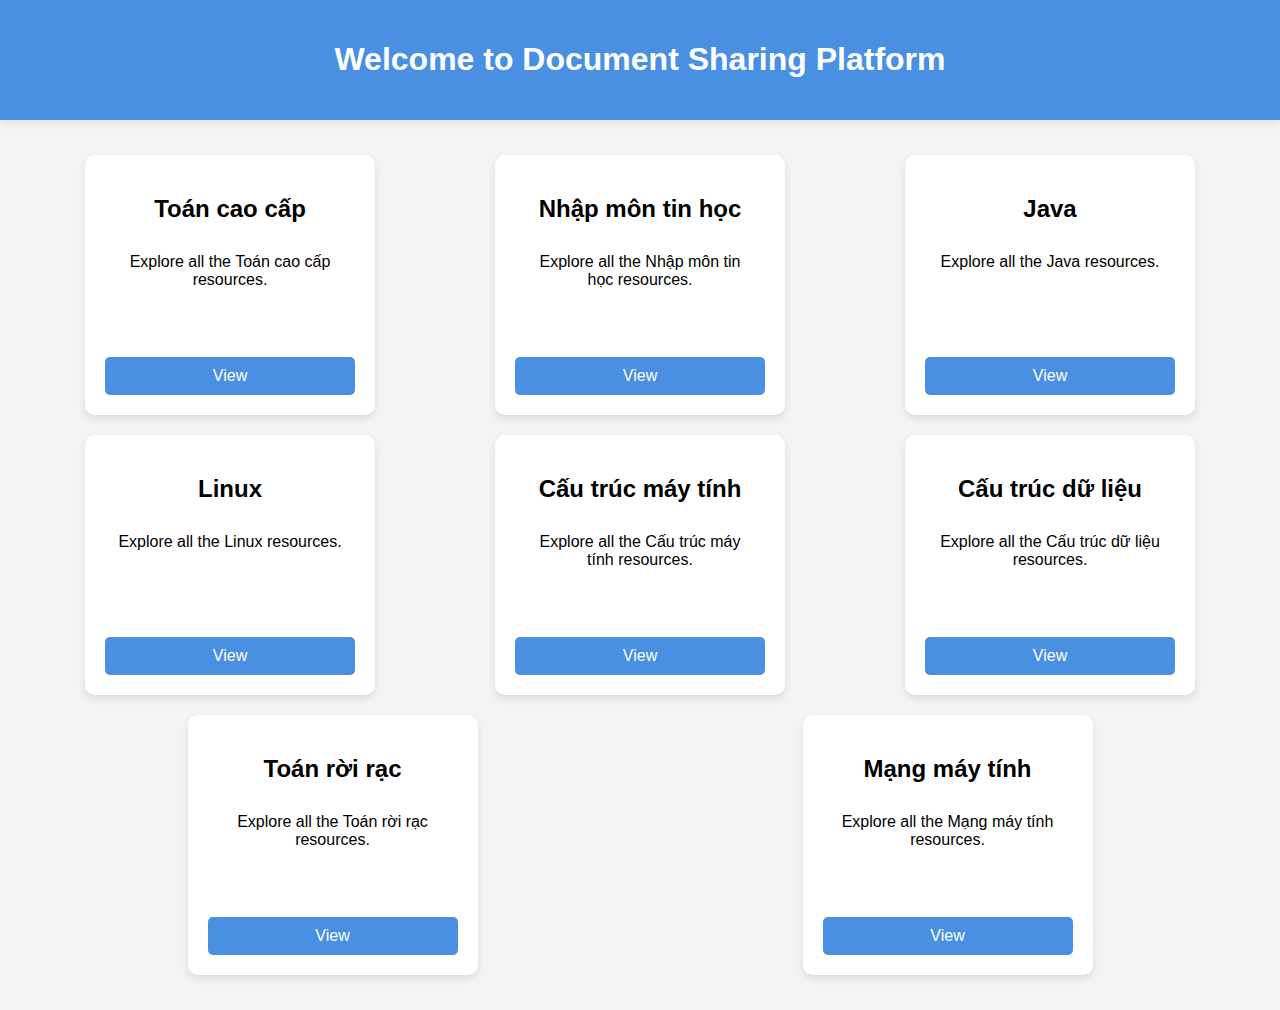
==== lab3/index.html @ c5b5673b "change" ====
<!DOCTYPE html>
<html lang="en">

<head>
    <meta charset="UTF-8">
    <meta name="viewport" content="width=device-width, initial-scale=1.0">
    <title>Document Sharing Platform</title>
    <link rel="stylesheet" href="style.css">
</head>

<body>
    <header>
        <h1>Welcome to Document Sharing Platform</h1>
      </header>
  
      <!-- Subject Selection Section -->
      <div class="subject-selection" id="subject-selection">
        <div class="subject-card">
          <h2>Toán cao cấp</h2>
          <p>Explore all the Toán cao cấp resources.</p>
          <a href="#" onclick="showDocumentPage('Toán cao cấp')">View</a>
        </div>
        <div class="subject-card">
          <h2>Nhập môn tin học</h2>
          <p>Explore all the Nhập môn tin học resources.</p>
          <a href="#" onclick="showDocumentPage('Nhập môn tin học')">View</a>
        </div>
        <div class="subject-card">
          <h2>Java</h2>
          <p>Explore all the Java resources.</p>
          <a href="#" onclick="showDocumentPage('Java')">View</a>
        </div>
        <div class="subject-card">
          <h2>Linux</h2>
          <p>Explore all the Linux resources.</p>
          <a href="#" onclick="showDocumentPage('Linux')">View</a>
        </div>
        <div class="subject-card">
          <h2>Cấu trúc máy tính</h2>
          <p>Explore all the Cấu trúc máy tính resources.</p>
          <a href="#" onclick="showDocumentPage('Cấu trúc máy tính')">View</a>
        </div>
        <div class="subject-card">
          <h2>Cấu trúc dữ liệu</h2>
          <p>Explore all the Cấu trúc dữ liệu resources.</p>
          <a href="#" onclick="showDocumentPage('Cấu trúc dữ liệu')">View</a>
        </div>
        <div class="subject-card">
          <h2>Toán rời rạc</h2>
          <p>Explore all the Toán rời rạc resources.</p>
          <a href="#" onclick="showDocumentPage('Toán rời rạc')">View</a>
        </div>
        <div class="subject-card">
          <h2>Mạng máy tính</h2>
          <p>Explore all the Mạng máy tính resources.</p>
          <a href="#" onclick="showDocumentPage('Mạng máy tính')">View</a>
        </div>
      </div>
  
      <!-- Document Page Section -->
      <div class="document-container" id="document-container">
        <div class="sidebar" id="sidebar">
          <h2 id="sidebar-title">Contents</h2>
          <details id="curriculum-section">
            <summary>Curriculum</summary>
            <ul class="chapter-list">
              <li>
                <a href="#" onclick="loadChapterPDF('pdfs/math_curriculum_chapter1.pdf', 'Chapter 1')">1. Chapter 1</a>
              </li>
              <li>
                <a href="#" onclick="loadChapterPDF('pdfs/math_curriculum_chapter2.pdf', 'Chapter 2')">2. Chapter 2</a>
              </li>
              <li>
                <a href="#" onclick="loadChapterPDF('pdfs/math_curriculum_chapter3.pdf', 'Chapter 3')">3. Chapter 3</a>
              </li>
            </ul>
          </details>
          <details id="exercise-section">
            <summary>Exercises</summary>
            <ul class="chapter-list">
              <li>
                <a href="#" onclick="loadChapterPDF('pdfs/math_exercise_chapter1.pdf', 'Exercise 1')">1. Exercise 1</a>
              </li>
              <li>
                <a href="#" onclick="loadChapterPDF('pdfs/math_exercise_chapter2.pdf', 'Exercise 2')">2. Exercise 2</a>
              </li>
              <li>
                <a href="#" onclick="loadChapterPDF('pdfs/math_exercise_chapter3.pdf', 'Exercise 3')">3. Exercise 3</a>
              </li>
            </ul>
          </details>
          <a href="#" class="references-link" style="text-decoration: none; color: #000000;" onclick="showReferences()">References</a>
          <div class="back-button-container">
            <a href="#" class="back-button" onclick="goBack()">Back to Subjects</a>
        </div>
        </div>
        <div class="content" id="content">
          <h1 id="content-title" style="font-size: 25px">Select a Document</h1>
          <p id="content-text" style="margin-top: -15px; font-size: 25px;">Choose a category to see the content here.</p>
  
          <!-- PDF Viewer Section -->
          <iframe id="pdf-viewer" src="" width="100%" height="600px"></iframe>
        </div>
      </div>
    <script src="script.js"></script>
</body>

</html>
---- lab3/style.css ----
body {
    font-family: "Arial", sans-serif;
    margin: 0;
    padding: 0;
    background-color: #f4f4f4;
  }

  header {
    background-color: #4a90e2;
    color: white;
    padding: 20px;
    text-align: center;
    box-shadow: 0 2px 10px rgba(0, 0, 0, 0.1);
  }

  /* Subject Selection Section */
  .subject-selection {
    display: flex;
    justify-content: space-around;
    padding: 25px;
    flex-wrap: wrap;
  }

  .subject-card {
    background-color: white;
    border-radius: 10px;
    box-shadow: 0 4px 8px rgba(0, 0, 0, 0.1);
    padding: 20px;
    text-align: center;
    width: 250px;
    margin: 10px;
    transition: transform 0.3s;
    height: 220px;
    display: flex;
    flex-direction: column;
    justify-content: space-between;
  }

  .subject-card:hover {
    transform: scale(1.05);
  }

  .subject-card a {
    text-decoration: none;
    color: white;
    background-color: #4a90e2;
    padding: 10px 20px;
    border-radius: 5px;
    display: inline-block;
    margin-top: auto;
  }

  .subject-card a:hover {
    background-color: #3177b8;
  }

  .subject-card p {
    margin: 10px;
    flex-grow: 1;
  }

  /* Document Page Section */
  .document-container {
    display: none;
    padding: 20px;
  }

  .sidebar {
    width: 20%;
    background-color: #f0f0f0;
    padding: 20px;
    border-radius: 10px;
    box-shadow: 0 4px 8px rgba(0, 0, 0, 0.1);
    margin-right: 15px;
    border: 2px solid #ccc;
    display: flex;
    flex-direction: column;
    height: 100%;
  }

  summary {
    cursor: pointer;
  }

  details summary {
    border: 2px solid #ccc;
    padding: 10px;
    border-radius: 5px;
    margin-bottom: 10px;
    background-color: #e0e0e0;
  }

  details summary:hover {
    background-color: #d0d0d0;
  }

  .references-link {
    display: block;
    padding: 10px;
    background-color: #e0e0e0;
    border: 2px solid #ccc;
    border-radius: 5px;
    text-align: left;
    text-decoration: none;
    color: #000;
  }

  .references-link:hover {
    background-color: #d0d0d0;
  }

  .sidebar h2 {
    font-size: 25px;
    margin: 7px;
    margin-left: 0px;
    color: #000000;
    text-align: left;
  }

  .chapter-list {
    padding-left: 0;
    list-style-type: none;
  }

  .chapter-list li {
    margin: 5px 0;
  }

  .chapter-list a {
      text-decoration: none;
      color: #000000;
      font-size: 16px;
      padding: 10px;
      display: block;
      border: 2px solid #ccc;
      border-radius: 5px;
      margin: 5px 0;
  }

  .chapter-list a:hover {
      background-color: #d0d0d0;
  }

  .content {
    width: 75%;
    padding: 10px 20px;
    background-color: white;
    border-radius: 10px;
    box-shadow: 0 4px 8px rgba(0, 0, 0, 0.1);
    border: 2px solid #ccc;
    max-height: 600px;
    overflow-y: auto;
  }

  #pdf-viewer {
    width: 100%;
    height: 600px;
    border: 1px solid #ccc;
    margin-top: -20px;
    display: none;
  }

  .back-button-container {
    margin-top: auto;
    text-align: center;
  }

  .back-button {
    display: block;
    margin-top: 20px;
    background-color: #d9534f;
    color: white;
    text-align: center;
    padding: 10px;
    text-decoration: none;
    border-radius: 5px;
  }

  .back-button:hover {
    background-color: #c9302c;
  }
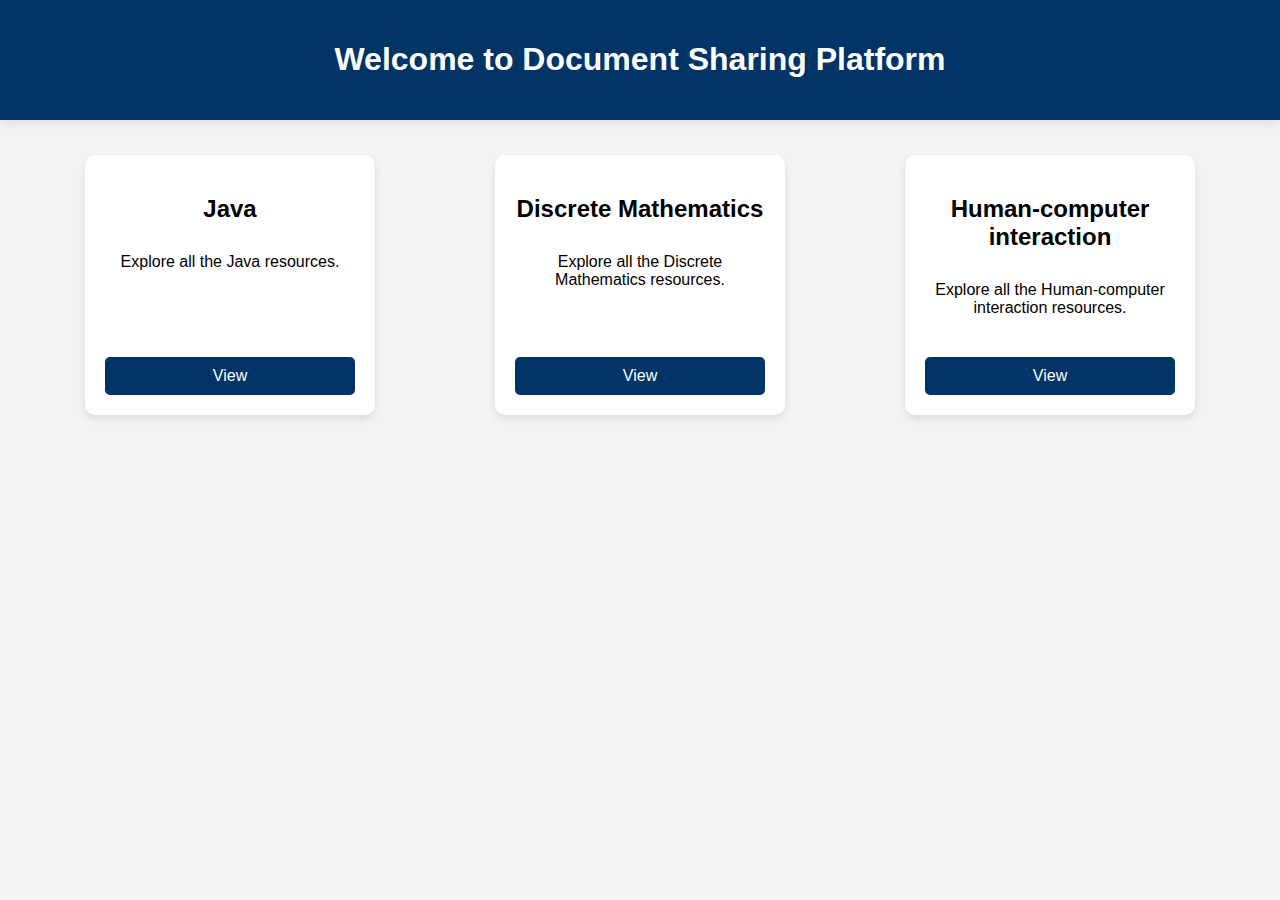
==== commit be9b61c5: "Add file" ====
--- a/lab3/index.html
+++ b/lab3/index.html
@@ -9,99 +9,62 @@
 </head>
 
 <body>
-    <header>
-        <h1>Welcome to Document Sharing Platform</h1>
-      </header>
-  
-      <!-- Subject Selection Section -->
-      <div class="subject-selection" id="subject-selection">
-        <div class="subject-card">
-          <h2>Toán cao cấp</h2>
-          <p>Explore all the Toán cao cấp resources.</p>
-          <a href="#" onclick="showDocumentPage('Toán cao cấp')">View</a>
-        </div>
-        <div class="subject-card">
-          <h2>Nhập môn tin học</h2>
-          <p>Explore all the Nhập môn tin học resources.</p>
-          <a href="#" onclick="showDocumentPage('Nhập môn tin học')">View</a>
-        </div>
-        <div class="subject-card">
-          <h2>Java</h2>
-          <p>Explore all the Java resources.</p>
-          <a href="#" onclick="showDocumentPage('Java')">View</a>
-        </div>
-        <div class="subject-card">
-          <h2>Linux</h2>
-          <p>Explore all the Linux resources.</p>
-          <a href="#" onclick="showDocumentPage('Linux')">View</a>
-        </div>
-        <div class="subject-card">
-          <h2>Cấu trúc máy tính</h2>
-          <p>Explore all the Cấu trúc máy tính resources.</p>
-          <a href="#" onclick="showDocumentPage('Cấu trúc máy tính')">View</a>
-        </div>
-        <div class="subject-card">
-          <h2>Cấu trúc dữ liệu</h2>
-          <p>Explore all the Cấu trúc dữ liệu resources.</p>
-          <a href="#" onclick="showDocumentPage('Cấu trúc dữ liệu')">View</a>
-        </div>
-        <div class="subject-card">
-          <h2>Toán rời rạc</h2>
-          <p>Explore all the Toán rời rạc resources.</p>
-          <a href="#" onclick="showDocumentPage('Toán rời rạc')">View</a>
-        </div>
-        <div class="subject-card">
-          <h2>Mạng máy tính</h2>
-          <p>Explore all the Mạng máy tính resources.</p>
-          <a href="#" onclick="showDocumentPage('Mạng máy tính')">View</a>
-        </div>
-      </div>
-  
-      <!-- Document Page Section -->
-      <div class="document-container" id="document-container">
-        <div class="sidebar" id="sidebar">
-          <h2 id="sidebar-title">Contents</h2>
-          <details id="curriculum-section">
-            <summary>Curriculum</summary>
-            <ul class="chapter-list">
-              <li>
-                <a href="#" onclick="loadChapterPDF('pdfs/math_curriculum_chapter1.pdf', 'Chapter 1')">1. Chapter 1</a>
-              </li>
-              <li>
-                <a href="#" onclick="loadChapterPDF('pdfs/math_curriculum_chapter2.pdf', 'Chapter 2')">2. Chapter 2</a>
-              </li>
-              <li>
-                <a href="#" onclick="loadChapterPDF('pdfs/math_curriculum_chapter3.pdf', 'Chapter 3')">3. Chapter 3</a>
-              </li>
-            </ul>
-          </details>
-          <details id="exercise-section">
-            <summary>Exercises</summary>
-            <ul class="chapter-list">
-              <li>
-                <a href="#" onclick="loadChapterPDF('pdfs/math_exercise_chapter1.pdf', 'Exercise 1')">1. Exercise 1</a>
-              </li>
-              <li>
-                <a href="#" onclick="loadChapterPDF('pdfs/math_exercise_chapter2.pdf', 'Exercise 2')">2. Exercise 2</a>
-              </li>
-              <li>
-                <a href="#" onclick="loadChapterPDF('pdfs/math_exercise_chapter3.pdf', 'Exercise 3')">3. Exercise 3</a>
-              </li>
-            </ul>
-          </details>
-          <a href="#" class="references-link" style="text-decoration: none; color: #000000;" onclick="showReferences()">References</a>
-          <div class="back-button-container">
-            <a href="#" class="back-button" onclick="goBack()">Back to Subjects</a>
-        </div>
-        </div>
-        <div class="content" id="content">
-          <h1 id="content-title" style="font-size: 25px">Select a Document</h1>
-          <p id="content-text" style="margin-top: -15px; font-size: 25px;">Choose a category to see the content here.</p>
-  
-          <!-- PDF Viewer Section -->
-          <iframe id="pdf-viewer" src="" width="100%" height="600px"></iframe>
-        </div>
-      </div>
+  <header>
+    <h1>Welcome to Document Sharing Platform</h1>
+  </header>
+
+  <!-- Subject Selection Section -->
+  <div class="subject-selection" id="subject-selection">
+    <div class="subject-card">
+      <h2>Java</h2>
+      <p>Explore all the Java resources.</p>
+      <a href="#" onclick="showDocumentPage('Java')">View</a>
+    </div>
+    <div class="subject-card">
+      <h2>Discrete Mathematics</h2>
+      <p>Explore all the Discrete Mathematics resources.</p>
+      <a href="#" onclick="showDocumentPage('Discrete Mathematics')">View</a>
+    </div>
+    <div class="subject-card">
+      <h2>Human-computer interaction</h2>
+      <p>Explore all the Human-computer interaction resources.</p>
+      <a href="#" onclick="showDocumentPage('Human-computer interaction')">View</a>
+    </div>
+  </div>
+
+  <!-- Document Page Section -->
+  <div class="document-container" id="document-container">
+    <div class="sidebar" id="sidebar">
+      <h2 id="sidebar-title">Contents</h2>
+      <details id="curriculum-section">
+        <summary>Curriculum</summary>
+        <ul class="chapter-list">
+          <li><a href="#" onclick="loadChapterPDF('curriculum', 'Chapter 1')">1. Chapter 1</a></li>
+          <li><a href="#" onclick="loadChapterPDF('curriculum', 'Chapter 2')">2. Chapter 2</a></li>
+          <li><a href="#" onclick="loadChapterPDF('curriculum', 'Chapter 3')">3. Chapter 3</a></li>
+      </ul>        
+      </details>
+      <details id="exercise-section">
+        <summary>Exercises</summary>
+        <ul class="chapter-list">
+          <li><a href="#" onclick="loadChapterPDF('exercises', 'Exercise 1')">1. Exercise 1</a></li>
+          <li><a href="#" onclick="loadChapterPDF('exercises', 'Exercise 2')">2. Exercise 2</a></li>
+          <li><a href="#" onclick="loadChapterPDF('exercises', 'Exercise 3')">3. Exercise 3</a></li>
+      </ul>
+      </details>
+      <a href="#" class="references-link" style="text-decoration: none; color: #000000;" onclick="showReferences()">References</a>
+      <div class="back-button-container">
+        <a href="#" class="back-button" onclick="goBack()">Back to Subjects</a>
+    </div>
+    </div>
+    <div class="content" id="content">
+      <h1 id="content-title" style="font-size: 25px">Select a Document</h1>
+      <p id="content-text" style="margin-top: -15px; font-size: 25px;">Choose a category to see the content here.</p>
+
+      <!-- PDF Viewer Section -->
+      <iframe id="pdf-viewer" src="" width="100%" height="600px"></iframe>
+    </div>
+  </div>
     <script src="script.js"></script>
 </body>
 
--- a/lab3/style.css
+++ b/lab3/style.css
@@ -6,7 +6,7 @@
   }
 
   header {
-    background-color: #4a90e2;
+    background-color: #003366;
     color: white;
     padding: 20px;
     text-align: center;
@@ -43,7 +43,7 @@
   .subject-card a {
     text-decoration: none;
     color: white;
-    background-color: #4a90e2;
+    background-color: #003366;
     padding: 10px 20px;
     border-radius: 5px;
     display: inline-block;
@@ -51,7 +51,7 @@
   }
 
   .subject-card a:hover {
-    background-color: #3177b8;
+    background-color: #33608a;
   }
 
   .subject-card p {
